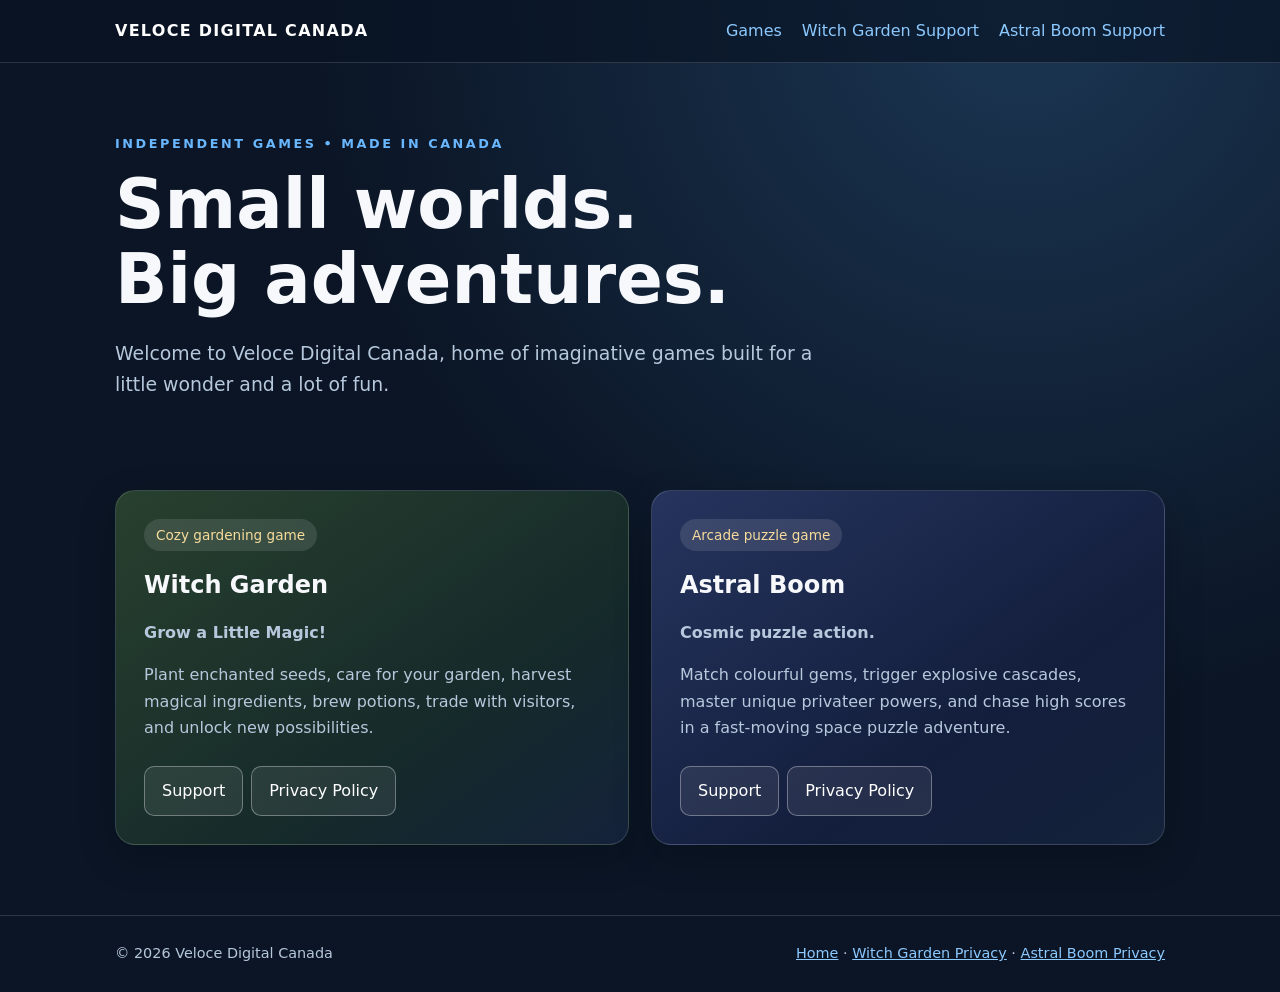
==== index.html @ f28bff27 "Add files via upload" ====
<!doctype html><html lang="en"><head><meta charset="utf-8"><meta name="viewport" content="width=device-width,initial-scale=1"><meta name="description" content="Games and support from Veloce Digital Canada"><title>Home | Veloce Digital Canada</title><link rel="stylesheet" href="assets/style.css"></head><body><header><nav class="wrap"><a class="brand" href="index.html">VELOCE DIGITAL CANADA</a><div class="links"><a href="index.html">Games</a><a href="witch-garden/support.html">Witch Garden Support</a><a href="astral-boom/support.html">Astral Boom Support</a></div></nav></header><main class="wrap"><section class="hero"><div class="eyebrow">Independent games • Made in Canada</div><h1>Small worlds.<br>Big adventures.</h1><p class="lead">Welcome to Veloce Digital Canada, home of imaginative games built for a little wonder and a lot of fun.</p></section><section class="grid" aria-label="Our games"><article class="card witch"><span class="badge">Cozy gardening game</span><h2>Witch Garden</h2><p><strong>Grow a Little Magic!</strong></p><p>Plant enchanted seeds, care for your garden, harvest magical ingredients, brew potions, trade with visitors, and unlock new possibilities.</p><a class="btn" href="witch-garden/support.html">Support</a><a class="btn" href="witch-garden/privacy.html">Privacy Policy</a></article><article class="card astral"><span class="badge">Arcade puzzle game</span><h2>Astral Boom</h2><p><strong>Cosmic puzzle action.</strong></p><p>Match colourful gems, trigger explosive cascades, master unique privateer powers, and chase high scores in a fast-moving space puzzle adventure.</p><a class="btn" href="astral-boom/support.html">Support</a><a class="btn" href="astral-boom/privacy.html">Privacy Policy</a></article></section></main><footer><div class="wrap"><span>© 2026 Veloce Digital Canada</span><span><a href="index.html">Home</a> · <a href="witch-garden/privacy.html">Witch Garden Privacy</a> · <a href="astral-boom/privacy.html">Astral Boom Privacy</a></span></div></footer></body></html>
---- assets/style.css ----
:root{color-scheme:dark;--bg:#0b1525;--card:#15263d;--ink:#f6f8fc;--muted:#b6c8dc;--blue:#69b7ff;--gold:#e9c77e}*{box-sizing:border-box}body{margin:0;font:16px/1.65 system-ui,-apple-system,Segoe UI,sans-serif;background:radial-gradient(circle at 80% 0,#1b3653,#0b1525 50%);color:var(--ink)}a{color:#8cc9ff}a:focus-visible,button:focus-visible{outline:3px solid #f9d57c;outline-offset:4px}.wrap{width:min(1050px,calc(100% - 36px));margin:auto}header{border-bottom:1px solid #ffffff24;background:#081323a8}nav{display:flex;align-items:center;justify-content:space-between;gap:20px;padding:18px 0;flex-wrap:wrap}nav .brand{font-weight:850;letter-spacing:.08em;text-decoration:none;color:white}nav .links{display:flex;gap:20px;flex-wrap:wrap}nav a{text-decoration:none}nav a:hover{text-decoration:underline}.hero{padding:70px 0 36px}.eyebrow{text-transform:uppercase;letter-spacing:.2em;color:var(--blue);font-size:.8rem;font-weight:700}h1{font-size:clamp(2.3rem,6vw,4.3rem);line-height:1.1;margin:12px 0 20px}h2{line-height:1.2}p,li{color:var(--muted)}.lead{font-size:1.18rem;max-width:700px}.grid{display:grid;grid-template-columns:repeat(auto-fit,minmax(260px,1fr));gap:22px;margin:35px 0 70px}.card{background:linear-gradient(150deg,#1c3650,#111f33);border:1px solid #ffffff24;border-radius:20px;padding:28px;box-shadow:0 12px 38px #0003}.card.witch{background:linear-gradient(145deg,#28402e,#152a2a 65%,#14223a)}.card.astral{background:linear-gradient(145deg,#26345e,#131e3c 65%,#14223a)}.badge{display:inline-block;padding:5px 12px;border-radius:50px;background:#ffffff1c;color:#f7dc9b;font-size:.85rem}.btn{display:inline-block;padding:11px 17px;margin:8px 8px 0 0;border:1px solid #ffffff55;border-radius:10px;color:white;text-decoration:none;background:#ffffff14}.btn:hover{background:#ffffff28}.page{padding:55px 0 75px;max-width:800px}.page h1{font-size:clamp(2.1rem,5vw,3.4rem)}.page h2{margin-top:35px}.notice{border-left:4px solid var(--gold);background:#fff2d810;padding:15px 20px;border-radius:6px}.small{font-size:.9rem}footer{border-top:1px solid #ffffff24;padding:26px 0;color:var(--muted);font-size:.9rem}footer .wrap{display:flex;justify-content:space-between;gap:15px;flex-wrap:wrap}@media(max-width:560px){.hero{padding-top:45px}.card{padding:22px}}
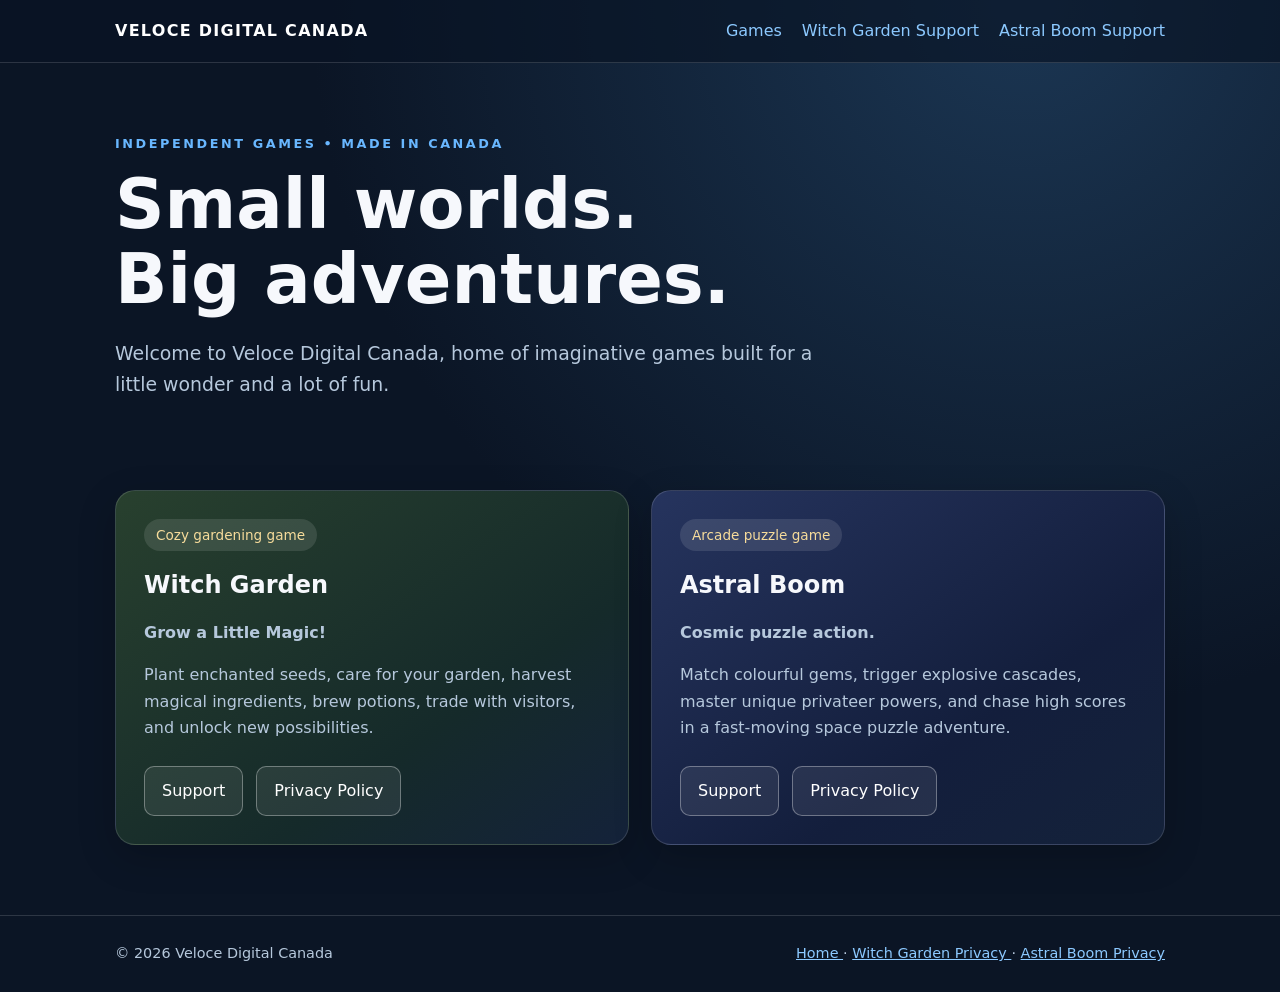
==== commit c8b74210: "Add files via upload" ====
--- a/index.html
+++ b/index.html
@@ -1 +1,113 @@
-<!doctype html><html lang="en"><head><meta charset="utf-8"><meta name="viewport" content="width=device-width,initial-scale=1"><meta name="description" content="Games and support from Veloce Digital Canada"><title>Home | Veloce Digital Canada</title><link rel="stylesheet" href="assets/style.css"></head><body><header><nav class="wrap"><a class="brand" href="index.html">VELOCE DIGITAL CANADA</a><div class="links"><a href="index.html">Games</a><a href="witch-garden/support.html">Witch Garden Support</a><a href="astral-boom/support.html">Astral Boom Support</a></div></nav></header><main class="wrap"><section class="hero"><div class="eyebrow">Independent games • Made in Canada</div><h1>Small worlds.<br>Big adventures.</h1><p class="lead">Welcome to Veloce Digital Canada, home of imaginative games built for a little wonder and a lot of fun.</p></section><section class="grid" aria-label="Our games"><article class="card witch"><span class="badge">Cozy gardening game</span><h2>Witch Garden</h2><p><strong>Grow a Little Magic!</strong></p><p>Plant enchanted seeds, care for your garden, harvest magical ingredients, brew potions, trade with visitors, and unlock new possibilities.</p><a class="btn" href="witch-garden/support.html">Support</a><a class="btn" href="witch-garden/privacy.html">Privacy Policy</a></article><article class="card astral"><span class="badge">Arcade puzzle game</span><h2>Astral Boom</h2><p><strong>Cosmic puzzle action.</strong></p><p>Match colourful gems, trigger explosive cascades, master unique privateer powers, and chase high scores in a fast-moving space puzzle adventure.</p><a class="btn" href="astral-boom/support.html">Support</a><a class="btn" href="astral-boom/privacy.html">Privacy Policy</a></article></section></main><footer><div class="wrap"><span>© 2026 Veloce Digital Canada</span><span><a href="index.html">Home</a> · <a href="witch-garden/privacy.html">Witch Garden Privacy</a> · <a href="astral-boom/privacy.html">Astral Boom Privacy</a></span></div></footer></body></html>+<!DOCTYPE html>
+<html lang="en">
+ <head>
+  <meta charset="utf-8"/>
+  <meta content="width=device-width,initial-scale=1" name="viewport"/>
+  <meta content="Games and support from Veloce Digital Canada" name="description"/>
+  <title>
+   Home | Veloce Digital Canada
+  </title>
+  <link href="assets/style.css" rel="stylesheet"/>
+ </head>
+ <body>
+  <header>
+   <nav class="wrap">
+    <a class="brand" href="index.html">
+     VELOCE DIGITAL CANADA
+    </a>
+    <div class="links">
+     <a href="index.html">
+      Games
+     </a>
+     <a href="witch-garden/support.html">
+      Witch Garden Support
+     </a>
+     <a href="astral-boom/support.html">
+      Astral Boom Support
+     </a>
+    </div>
+   </nav>
+  </header>
+  <main class="wrap">
+   <section class="hero">
+    <div class="eyebrow">
+     Independent games • Made in Canada
+    </div>
+    <h1>
+     Small worlds.
+     <br/>
+     Big adventures.
+    </h1>
+    <p class="lead">
+     Welcome to Veloce Digital Canada, home of imaginative games built for a little wonder and a lot of fun.
+    </p>
+   </section>
+   <section aria-label="Our games" class="grid">
+    <article class="card witch">
+     <span class="badge">
+      Cozy gardening game
+     </span>
+     <h2>
+      Witch Garden
+     </h2>
+     <p>
+      <strong>
+       Grow a Little Magic!
+      </strong>
+     </p>
+     <p>
+      Plant enchanted seeds, care for your garden, harvest magical ingredients, brew potions, trade with visitors, and unlock new possibilities.
+     </p>
+     <a class="btn" href="witch-garden/support.html">
+      Support
+     </a>
+     <a class="btn" href="witch-garden/privacy.html">
+      Privacy Policy
+     </a>
+    </article>
+    <article class="card astral">
+     <span class="badge">
+      Arcade puzzle game
+     </span>
+     <h2>
+      Astral Boom
+     </h2>
+     <p>
+      <strong>
+       Cosmic puzzle action.
+      </strong>
+     </p>
+     <p>
+      Match colourful gems, trigger explosive cascades, master unique privateer powers, and chase high scores in a fast-moving space puzzle adventure.
+     </p>
+     <a class="btn" href="astral-boom/support.html">
+      Support
+     </a>
+     <a class="btn" href="astral-boom/privacy.html">
+      Privacy Policy
+     </a>
+    </article>
+   </section>
+  </main>
+  <footer>
+   <div class="wrap">
+    <span>
+     © 2026 Veloce Digital Canada
+    </span>
+    <span>
+     <a href="index.html">
+      Home
+     </a>
+     ·
+     <a href="witch-garden/privacy.html">
+      Witch Garden Privacy
+     </a>
+     ·
+     <a href="astral-boom/privacy.html">
+      Astral Boom Privacy
+     </a>
+    </span>
+   </div>
+  </footer>
+ </body>
+</html>
